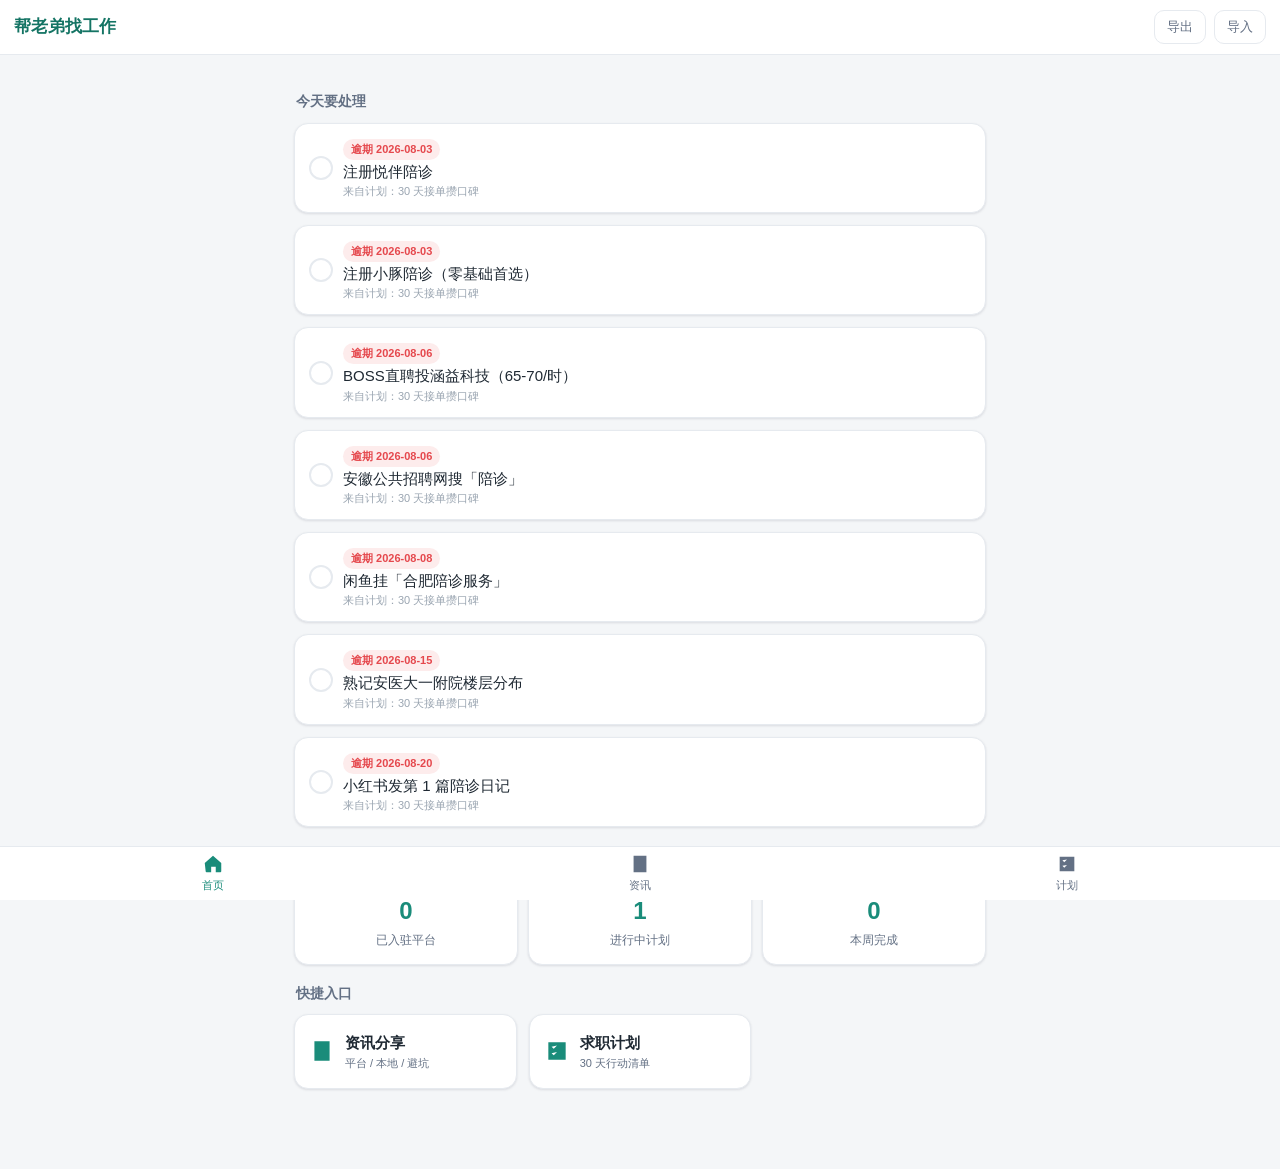
==== index.html @ 1b73c47b "init: 帮老弟找工作 纯HTML工作台 V1 + 自动更新引擎" ====
<!DOCTYPE html>
<html lang="zh-CN">
<head>
  <meta charset="UTF-8">
  <meta name="viewport" content="width=device-width, initial-scale=1, viewport-fit=cover">
  <meta name="theme-color" content="#1A8C7A">
  <title>帮老弟找工作 · 首页</title>
  <link rel="stylesheet" href="assets/css/base.css">
  <link rel="stylesheet" href="assets/css/layout.css">
  <link rel="stylesheet" href="assets/css/components.css">
</head>
<body>
  <!-- 顶部栏：标题 + 备份（首屏可见） -->
  <header class="topbar">
    <div class="topbar__title">帮老弟找工作</div>
    <div class="topbar__actions">
      <button class="iconbtn" id="btnExport">导出</button>
      <button class="iconbtn" id="btnImport">导入</button>
    </div>
  </header>

  <main class="container">
    <!-- 今天要处理：逾期+今日任务置顶 -->
    <section class="section">
      <div class="section__title">今天要处理</div>
      <div id="todayList"></div>
    </section>

    <!-- 统计卡 -->
    <section class="section">
      <div class="section__title">本周概览</div>
      <div class="grid3">
        <div class="stat"><div class="stat__num" id="statJoined">0</div><div class="stat__label">已入驻平台</div></div>
        <div class="stat"><div class="stat__num" id="statActive">0</div><div class="stat__label">进行中计划</div></div>
        <div class="stat"><div class="stat__num" id="statWeek">0</div><div class="stat__label">本周完成</div></div>
      </div>
    </section>

    <!-- 快捷入口 -->
    <section class="section">
      <div class="section__title">快捷入口</div>
      <div class="quick">
        <a class="quick__item" href="info.html">
          <svg viewBox="0 0 24 24"><path d="M5 3h14v18H5zM8 7h8v2H8zM8 11h8v2H8zM8 15h5v2H8z"/></svg>
          <div><b>资讯分享</b><span>平台 / 本地 / 避坑</span></div>
        </a>
        <a class="quick__item" href="plan.html">
          <svg viewBox="0 0 24 24"><path d="M4 4h16v16H4zM7 8l2 2 3-3M7 14l2 2 3-3M14 9h3v2h-3zM14 15h3v2h-3z"/></svg>
          <div><b>求职计划</b><span>30 天行动清单</span></div>
        </a>
      </div>
    </section>
  </main>

  <!-- 隐藏的导入文件框（app.js 触发） -->
  <input type="file" id="fileImport" accept="application/json" style="display:none">

  <!-- 底部 Tab 导航 -->
  <nav class="tabbar">
    <a class="tab" data-nav="home" href="index.html"><svg viewBox="0 0 24 24"><path d="M3 11l9-8 9 8v9a1 1 0 0 1-1 1h-5v-6H10v6H5a1 1 0 0 1-1-1z"/></svg><span>首页</span></a>
    <a class="tab" data-nav="info" href="info.html"><svg viewBox="0 0 24 24"><path d="M5 3h14v18H5zM8 7h8v2H8zM8 11h8v2H8zM8 15h5v2H8z"/></svg><span>资讯</span></a>
    <a class="tab" data-nav="plan" href="plan.html"><svg viewBox="0 0 24 24"><path d="M4 4h16v16H4zM7 8l2 2 3-3M7 14l2 2 3-3M14 9h3v2h-3zM14 15h3v2h-3z"/></svg><span>计划</span></a>
  </nav>

  <script src="assets/js/store.js"></script>
  <script src="assets/js/app.js"></script>
  <script src="assets/js/home.js"></script>
</body>
</html>
---- assets/css/base.css ----
/* =========================================================
 * base.css —— 设计变量 / 重置 / 基础排版
 * 维护：改配色改 :root；改全局字体/边距看 body
 * ======================================================= */
:root{
  /* 主色：医疗陪伴感 青绿 */
  --c-primary:#1A8C7A;
  --c-primary-d:#147464;
  --c-accent:#2F6FED;
  /* 状态色：红=逾期/支出，绿=完成/收入，橙=提醒 */
  --c-danger:#E5484D;
  --c-success:#2BA24C;
  --c-warn:#E8941A;
  /* 中性 */
  --bg:#F4F6F8;
  --card:#FFFFFF;
  --text:#1F2933;
  --text-2:#637084;
  --text-3:#9AA5B1;
  --line:#E6EAEF;
  /* 形状 */
  --radius:14px;
  --radius-sm:10px;
  --shadow:0 1px 3px rgba(20,30,50,.08),0 1px 2px rgba(20,30,50,.04);
  /* 最小点击区（移动端铁律） */
  --tap:44px;
}

*{box-sizing:border-box;margin:0;padding:0}
html{-webkit-text-size-adjust:100%;-webkit-tap-highlight-color:transparent}
body{
  font-family:-apple-system,BlinkMacSystemFont,"Segoe UI",Roboto,"PingFang SC","Microsoft YaHei",sans-serif;
  background:var(--bg);
  color:var(--text);
  font-size:15px;
  line-height:1.55;
  /* 给底部 Tab 留空间 + 适配安全区 */
  padding-bottom:calc(64px + env(safe-area-inset-bottom));
}
a{color:inherit;text-decoration:none}
img{max-width:100%}

/* 输入框：字号≥16px 防止 iOS 自动放大 */
input,select,textarea{
  font:inherit;
  font-size:16px;
  color:var(--text);
  width:100%;
  padding:10px 12px;
  border:1px solid var(--line);
  border-radius:var(--radius-sm);
  background:#fff;
  outline:none;
}
input:focus,select:focus,textarea:focus{border-color:var(--c-primary)}
textarea{resize:vertical;min-height:64px}
label{display:block;font-size:13px;color:var(--text-2);margin:10px 2px 4px}
---- assets/css/layout.css ----
/* =========================================================
 * layout.css —— 布局 / 响应式断点 / 顶栏 / 底部Tab
 * 维护：容器宽度改 .container；响应式断点统一在文件底部
 * ======================================================= */
.container{max-width:720px;margin:0 auto;padding:12px 14px 16px}

/* 顶部栏：置顶，含标题 + 备份按钮 */
.topbar{
  position:sticky;top:0;z-index:20;background:#fff;
  border-bottom:1px solid var(--line);
  display:flex;align-items:center;justify-content:space-between;
  padding:10px 14px;
  padding-top:calc(10px + env(safe-area-inset-top));
}
.topbar__title{font-weight:700;font-size:17px;color:var(--c-primary-d)}
.topbar__actions{display:flex;gap:8px}

/* 区块标题 */
.section{margin-top:18px}
.section__title{
  font-size:14px;color:var(--text-2);font-weight:600;
  margin:0 2px 10px;display:flex;align-items:center;gap:6px;
}
.section__title .count{
  margin-left:auto;font-size:12px;color:var(--text-3);font-weight:500;
}

/* 底部 Tab 导航（移动端） */
.tabbar{
  position:fixed;left:0;right:0;bottom:0;z-index:30;
  background:#fff;border-top:1px solid var(--line);
  display:flex;
  padding-bottom:env(safe-area-inset-bottom);
}
.tab{
  flex:1;display:flex;flex-direction:column;align-items:center;justify-content:center;
  gap:2px;min-height:var(--tap);color:var(--text-2);
  font-size:11px;padding:6px 0;
}
.tab svg{width:22px;height:22px;fill:currentColor}
.tab.is-active{color:var(--c-primary)}
.tab.is-active svg{fill:var(--c-primary)}

/* 两列网格（统计卡），桌面变三列 */
.grid2{display:grid;grid-template-columns:1fr 1fr;gap:12px}
.grid3{display:grid;grid-template-columns:1fr 1fr 1fr;gap:10px}

/* 快捷入口大按钮 */
.quick{display:grid;grid-template-columns:1fr 1fr;gap:12px}

/* 筛选 Tab：窄屏横向滚动 */
.filters{
  display:flex;gap:8px;overflow-x:auto;
  padding:2px 0 6px;-webkit-overflow-scrolling:touch;
  scrollbar-width:none;
}
.filters::-webkit-scrollbar{display:none}

/* ===== 响应式：≥768px 桌面 ===== */
@media(min-width:768px){
  .grid2{grid-template-columns:repeat(3,1fr)}
  .quick{grid-template-columns:repeat(3,1fr)}
  /* 桌面也可保留底部 Tab，这里仅放大间距 */
  .container{padding-top:18px}
}
---- assets/css/components.css ----
/* =========================================================
 * components.css —— 卡片 / 按钮 / 标签 / 进度环 / 列表 / 表单
 * 维护：新增组件样式放这里，类名用 BEM（block__el--mod）
 * ======================================================= */

/* 卡片 */
.card{
  background:var(--card);border:1px solid var(--line);
  border-radius:var(--radius);padding:14px;box-shadow:var(--shadow);
}
.card + .card{margin-top:12px}

/* 按钮 */
.btn{
  display:inline-flex;align-items:center;justify-content:center;gap:6px;
  min-height:var(--tap);padding:0 16px;
  border:none;border-radius:var(--radius-sm);
  background:var(--c-primary);color:#fff;font-size:15px;font-weight:600;
  cursor:pointer;
}
.btn:active{background:var(--c-primary-d)}
.btn--block{width:100%}
.btn--ghost{background:#fff;color:var(--c-primary);border:1px solid var(--c-primary)}
.btn--danger{background:#fff;color:var(--c-danger);border:1px solid var(--c-danger)}
.btn--sm{min-height:34px;padding:0 12px;font-size:13px}

/* 顶部小图标按钮（导出/导入） */
.iconbtn{
  min-height:34px;padding:0 12px;border-radius:var(--radius-sm);
  border:1px solid var(--line);background:#fff;color:var(--text-2);
  font-size:13px;cursor:pointer;
}
.iconbtn:active{background:var(--bg)}

/* 徽标 / 标签 */
.badge{
  display:inline-flex;align-items:center;
  font-size:11px;font-weight:600;padding:2px 8px;border-radius:999px;
  background:#EAF6F3;color:var(--c-primary-d);
}
.badge--hot{background:#FDECEC;color:var(--c-danger)}
.badge--warn{background:#FDF3E3;color:var(--c-warn)}
.badge--overdue{background:#FDECEC;color:var(--c-danger)}
.badge--today{background:#EAF1FE;color:var(--c-accent)}
.badge--done{background:#EAF6EE;color:var(--c-success)}

/* 筛选可点标签 */
.chip{
  flex:0 0 auto;min-height:36px;padding:0 14px;
  border:1px solid var(--line);border-radius:999px;
  background:#fff;color:var(--text-2);font-size:13px;cursor:pointer;white-space:nowrap;
}
.chip.is-active{background:var(--c-primary);color:#fff;border-color:var(--c-primary)}

/* 进度环（内联 SVG） */
.ring{width:46px;height:46px;flex:0 0 auto}
.ring__bg{fill:none;stroke:var(--line);stroke-width:4}
.ring__fg{fill:none;stroke:var(--c-primary);stroke-width:4;stroke-linecap:round;transition:stroke-dashoffset .4s}
.ring__txt{font-size:11px;text-anchor:middle;fill:var(--text);font-weight:600}

/* 星级 */
.stars{display:inline-flex;gap:1px}
.star{width:14px;height:14px;fill:var(--line)}
.star--on{fill:var(--c-warn)}

/* 资讯卡 */
.info-card{position:relative}
.info-card__head{display:flex;align-items:center;gap:8px;flex-wrap:wrap}
.info-card__name{font-size:16px;font-weight:700}
.info-card__row{margin-top:8px;font-size:13px;color:var(--text-2);display:flex;gap:6px}
.info-card__row b{color:var(--text);font-weight:600;flex:0 0 64px}
.info-card__note{margin-top:8px;font-size:12px;color:var(--text-3);background:var(--bg);padding:6px 8px;border-radius:8px}
.info-card__acts{margin-top:10px;display:flex;gap:8px}
.mini-toggle{
  flex:1;min-height:38px;border:1px solid var(--line);border-radius:var(--radius-sm);
  background:#fff;color:var(--text-2);font-size:13px;cursor:pointer;
}
.mini-toggle.is-on{background:var(--c-primary);color:#fff;border-color:var(--c-primary)}

/* 任务行 */
.task{display:flex;align-items:center;gap:10px;padding:12px 14px}
.task__check{
  width:24px;height:24px;border-radius:50%;border:2px solid var(--line);
  flex:0 0 auto;cursor:pointer;display:flex;align-items:center;justify-content:center;
}
.task__check.is-done{border-color:var(--c-success);background:var(--c-success)}
.task__check.is-done svg{fill:#fff}
.task__body{flex:1;min-width:0}
.task__text{font-size:15px}
.task.is-done .task__text{color:var(--text-3);text-decoration:line-through}
.task__meta{font-size:12px;color:var(--text-3);margin-top:2px}
.task__del{color:var(--text-3);min-width:var(--tap);min-height:var(--tap);background:none;border:none;cursor:pointer;font-size:18px}

/* 今日待处理项 */
.today-item{display:flex;align-items:center;gap:10px;padding:12px 14px}
.today-item__body{flex:1}
.today-item__plan{font-size:11px;color:var(--text-3)}

/* 空状态 */
.empty{text-align:center;color:var(--text-3);padding:28px 12px;font-size:14px}

/* 统计卡 */
.stat{background:#fff;border:1px solid var(--line);border-radius:var(--radius);padding:14px;text-align:center;box-shadow:var(--shadow)}
.stat__num{font-size:24px;font-weight:700;color:var(--c-primary)}
.stat__label{font-size:12px;color:var(--text-2);margin-top:2px}

/* 快捷入口 */
.quick__item{
  background:#fff;border:1px solid var(--line);border-radius:var(--radius);
  padding:16px 14px;display:flex;align-items:center;gap:10px;box-shadow:var(--shadow);
}
.quick__item svg{width:26px;height:26px;fill:var(--c-primary);flex:0 0 auto}
.quick__item b{font-size:15px}
.quick__item span{display:block;font-size:11px;color:var(--text-2)}

/* 表单块 */
.form-card{background:#fff;border:1px solid var(--line);border-radius:var(--radius);padding:14px;box-shadow:var(--shadow)}
.hint{font-size:12px;color:var(--text-3);margin-top:6px}
.danger-zone{margin-top:24px;border-top:1px dashed var(--line);padding-top:14px}
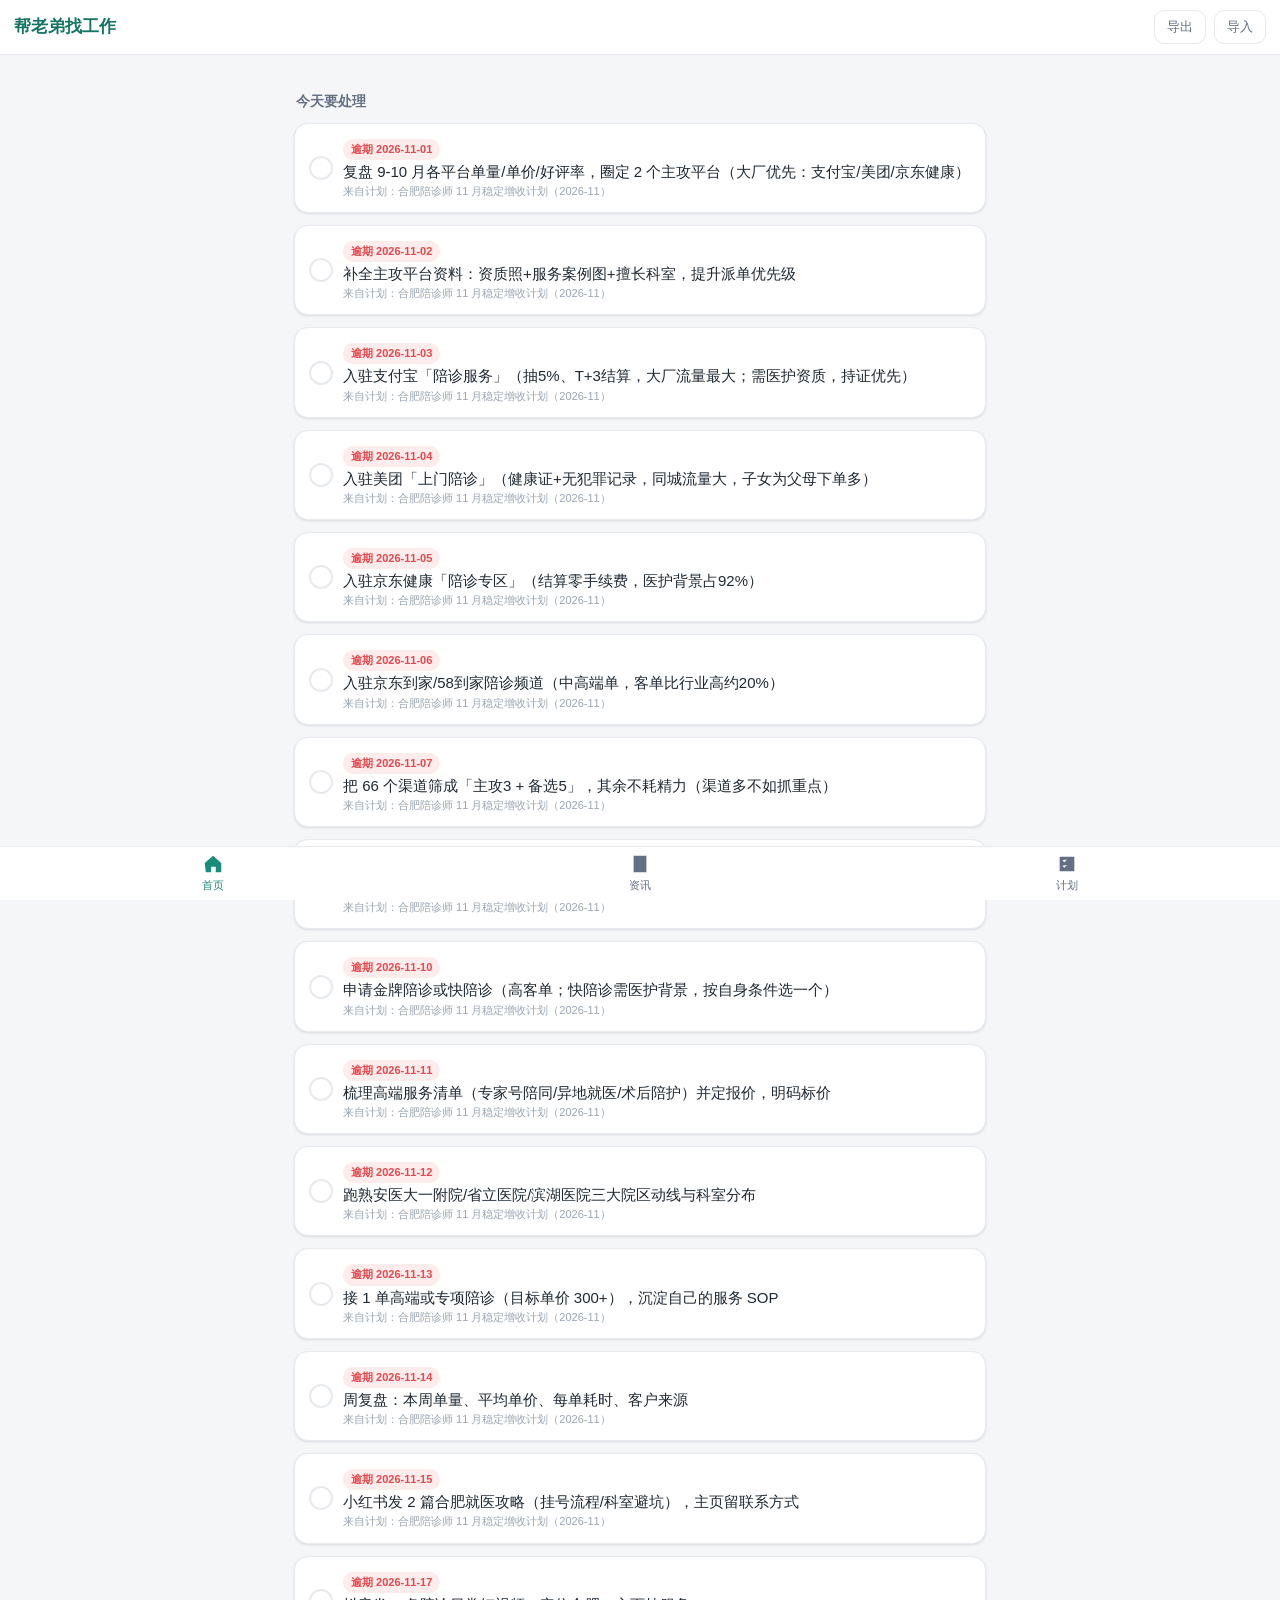
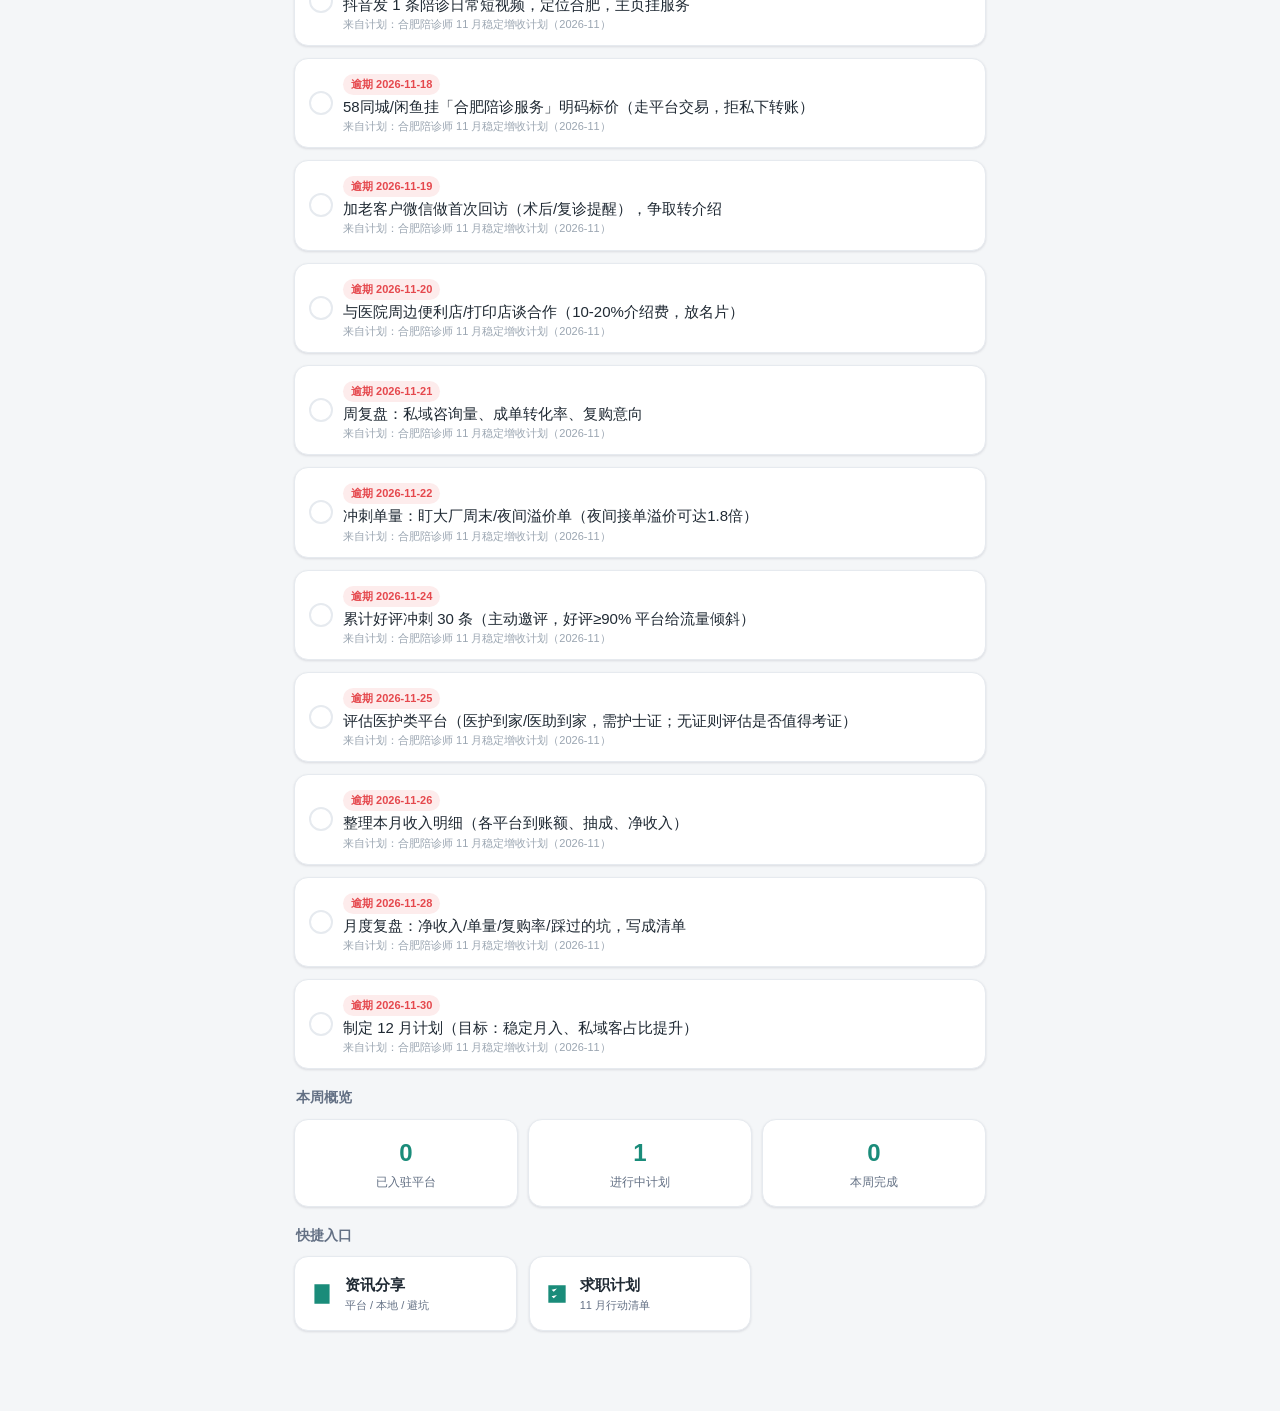
==== commit f9e87e6e: "feat: 11月计划整体更新（25任务）+ 一键载入按钮 + 月度生成脚本" ====
--- a/index.html
+++ b/index.html
@@ -46,7 +46,7 @@
         </a>
         <a class="quick__item" href="plan.html">
           <svg viewBox="0 0 24 24"><path d="M4 4h16v16H4zM7 8l2 2 3-3M7 14l2 2 3-3M14 9h3v2h-3zM14 15h3v2h-3z"/></svg>
-          <div><b>求职计划</b><span>30 天行动清单</span></div>
+          <div><b>求职计划</b><span>11 月行动清单</span></div>
         </a>
       </div>
     </section>
